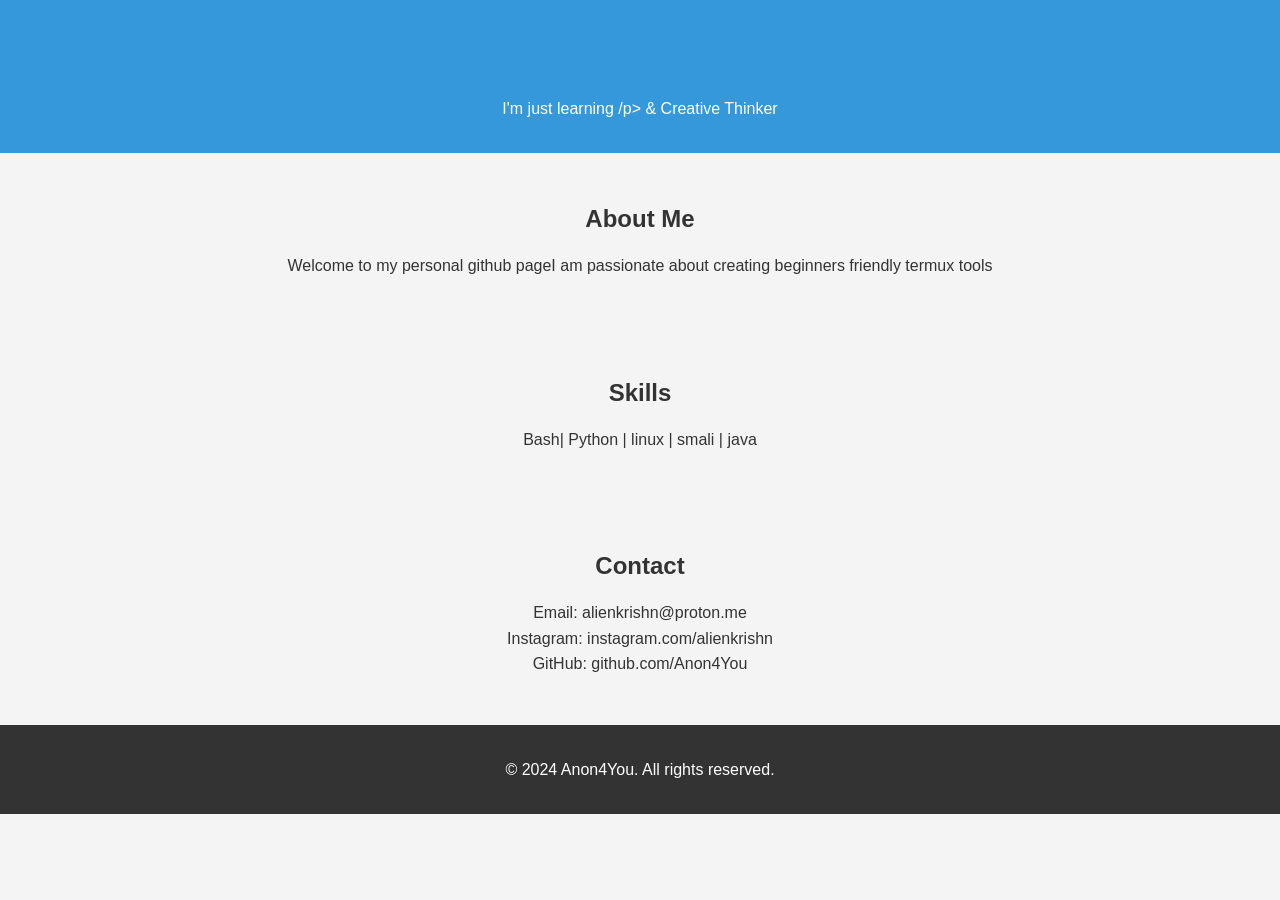
==== index.html @ 87fbeeb1 "Create index.html" ====
<!DOCTYPE html>
<html lang="en">
<head>
    <meta charset="UTF-8">
    <meta name="viewport" content="width=device-width, initial-scale=1.0">
    <title>Alienkrishn github page</title>
    <style>
        body {
            font-family: 'Arial', sans-serif;
            background-color: #f4f4f4;
            color: #333;
            margin: 0;
            padding: 0;
            text-align: center;
        }

        header {
            background-color: #3498db;
            padding: 1em;
            color: #fff;
        }

        section {
            padding: 2em;
        }

        h1 {
            color: #3498db;
        }

        p {
            line-height: 1.6;
        }

        footer {
            background-color: #333;
            color: #fff;
            padding: 1em;
        }
    </style>
</head>
<body>

    <header>
        <h1>Alienkrishn</h1>
        <p>I'm just learning /p> &amp; Creative Thinker</p>
    </header>

    <section>
        <h2>About Me</h2>
        <p>Welcome to my personal github pageI am passionate about creating beginners friendly termux tools</p>
    </section>

    <section>
        <h2>Skills</h2>
        <p>Bash| Python | linux | smali | java</p>
    </section>

    <section>
        <h2>Contact</h2>
        <p>Email: alienkrishn@proton.me<br>
        Instagram: instagram.com/alienkrishn<br>
        GitHub: github.com/Anon4You</p>
    </section>

    <footer>
        <p>&copy; 2024 Anon4You. All rights reserved.</p>
    </footer>

</body>
</html>
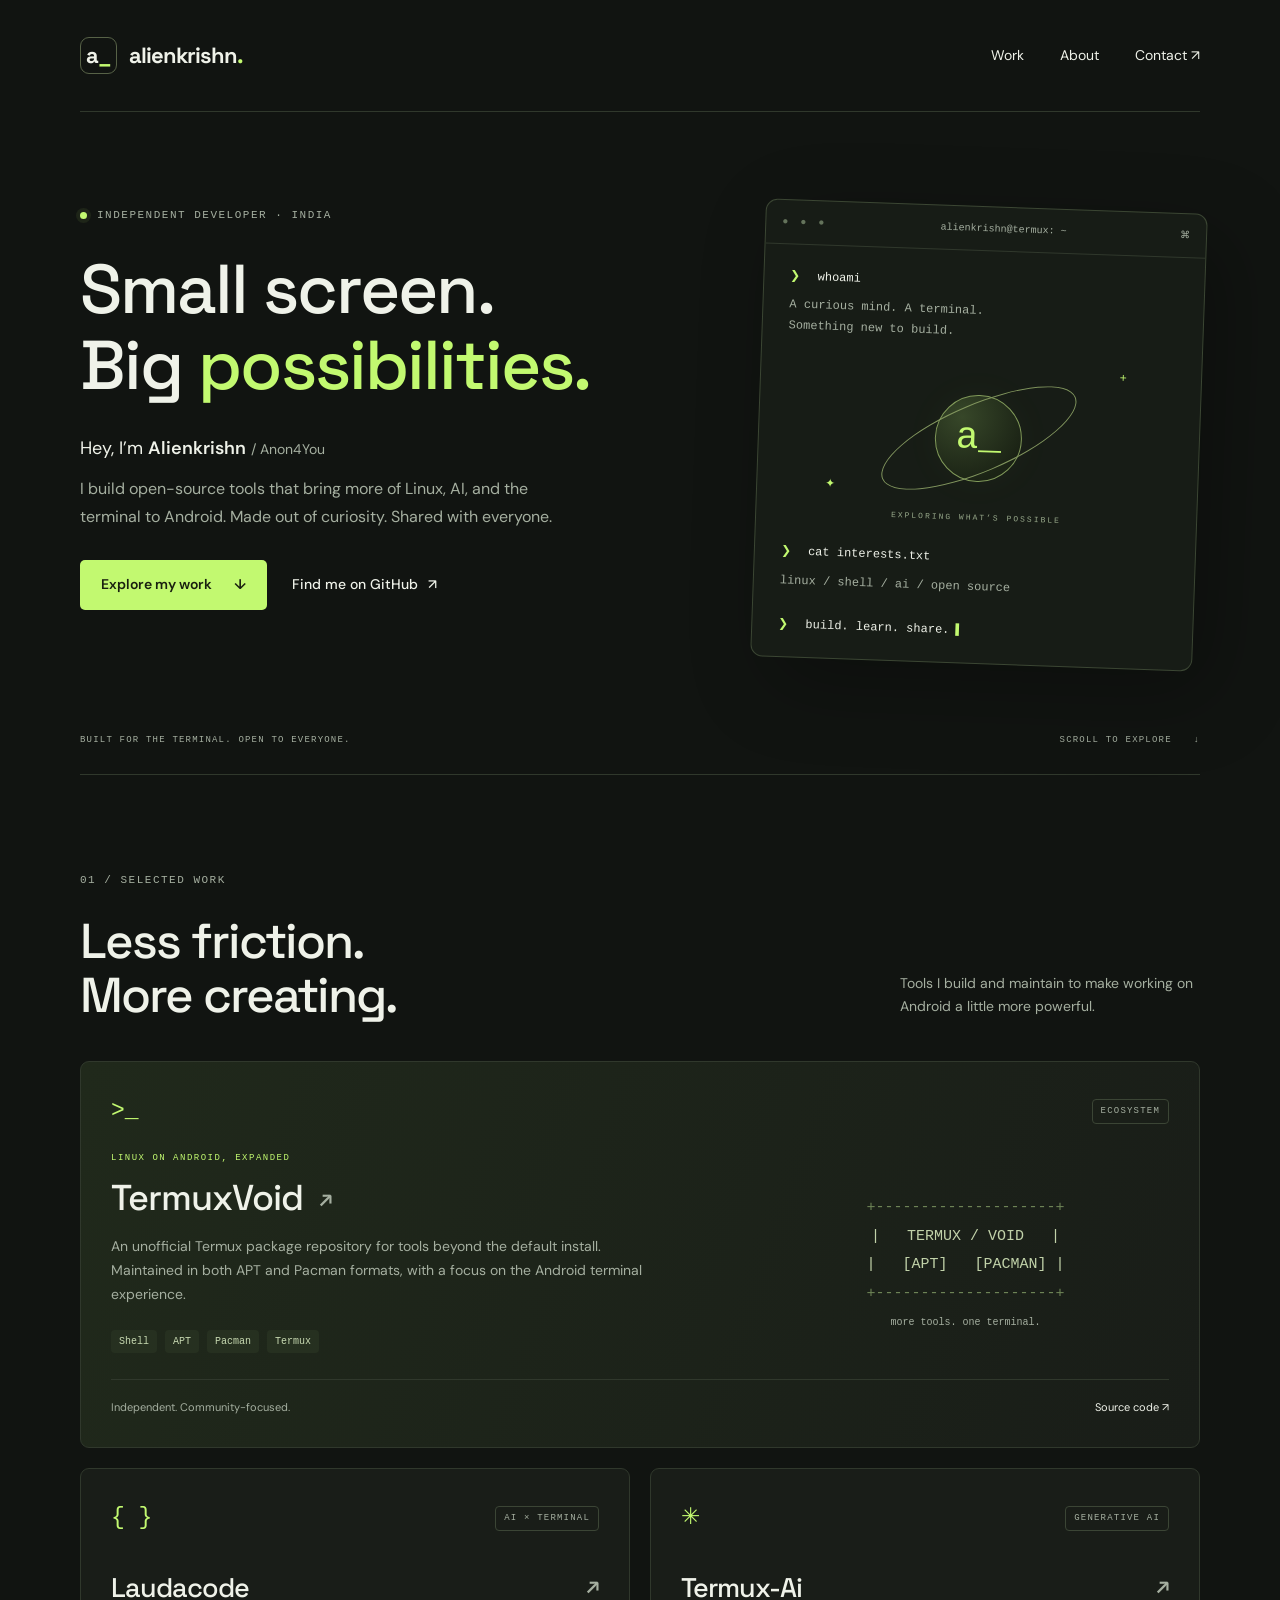
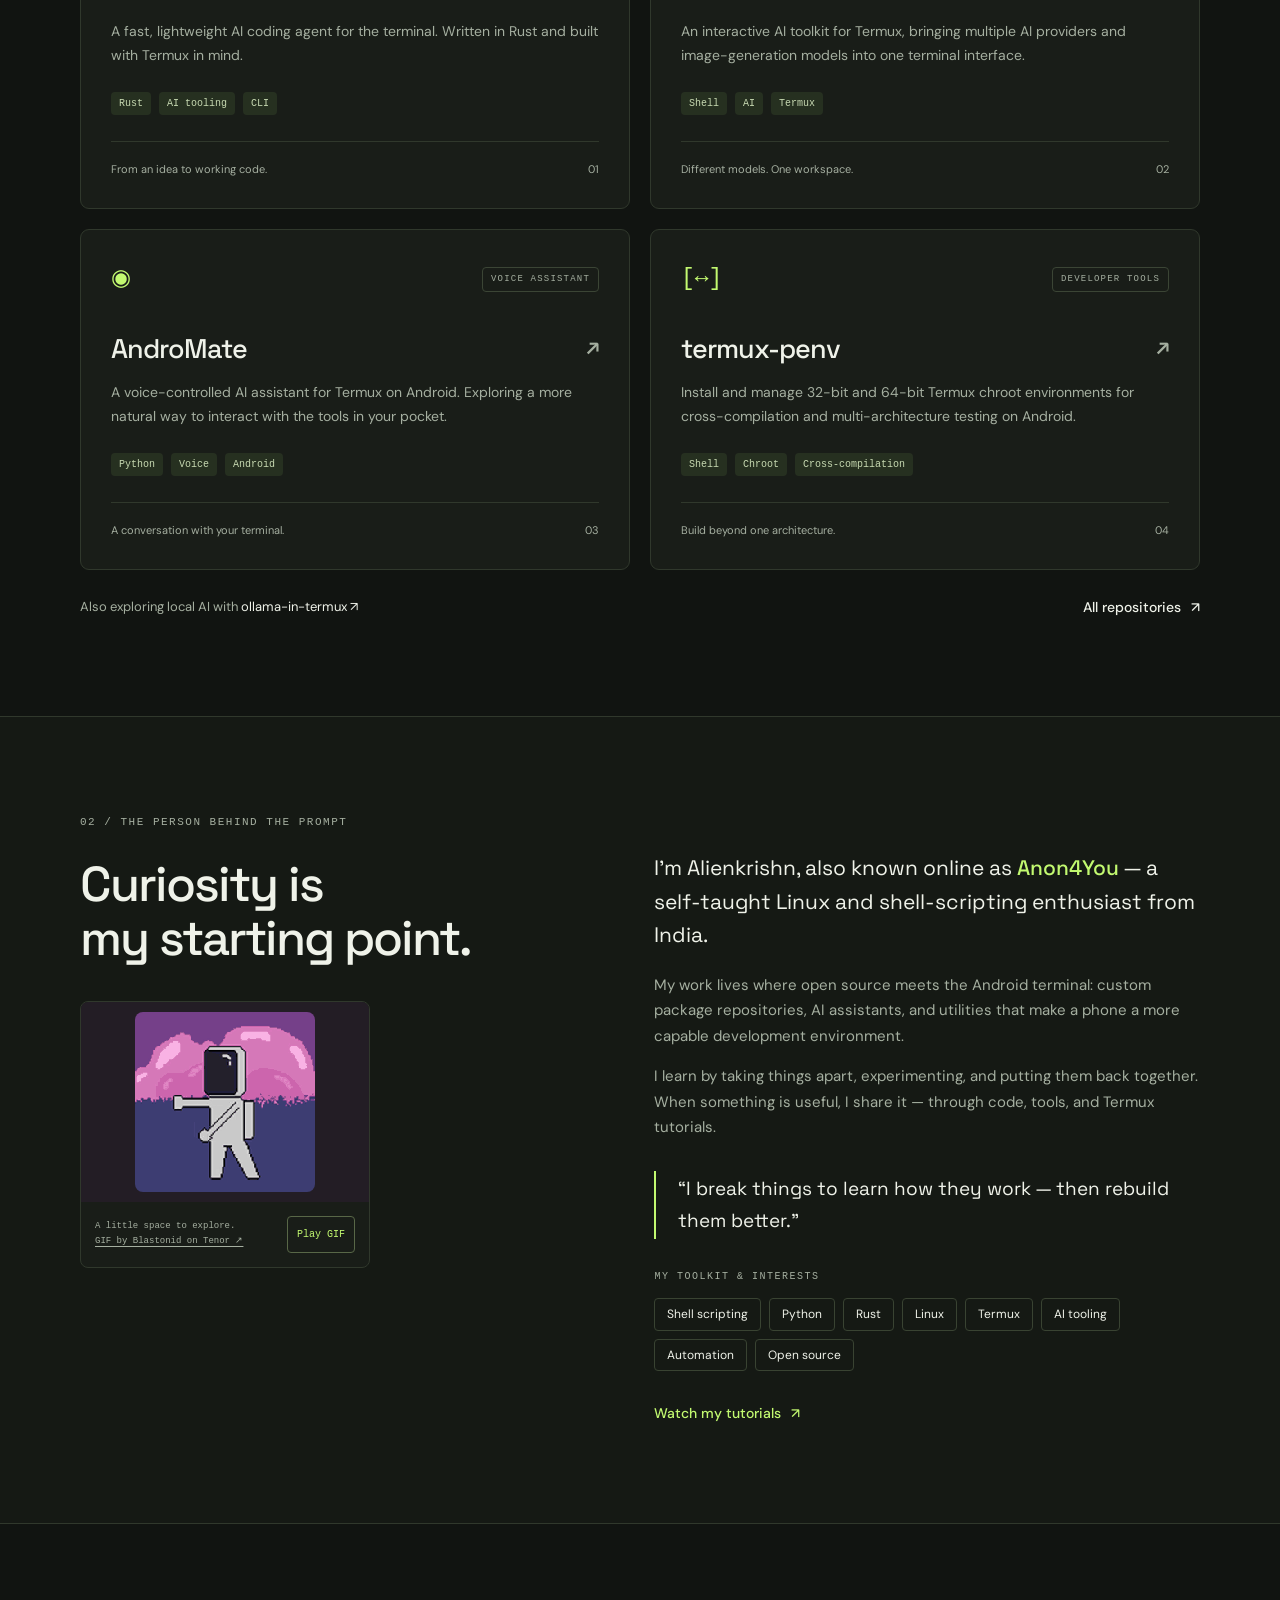
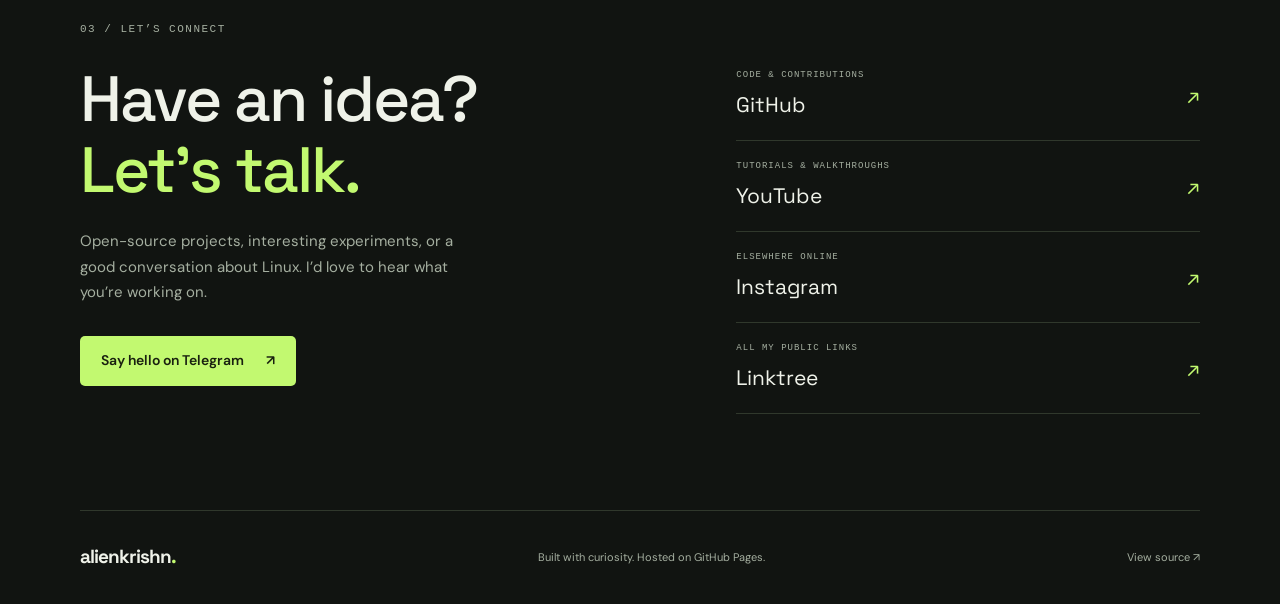
==== commit 8b2c4bd6: "Add professional portfolio: projects, verified contacts, Tenor GIF, tests" ====
--- a/index.html
+++ b/index.html
@@ -1,71 +1,86 @@
-<!DOCTYPE html>
+<!doctype html>
 <html lang="en">
 <head>
-    <meta charset="UTF-8">
-    <meta name="viewport" content="width=device-width, initial-scale=1.0">
-    <title>Alienkrishn github page</title>
-    <style>
-        body {
-            font-family: 'Arial', sans-serif;
-            background-color: #f4f4f4;
-            color: #333;
-            margin: 0;
-            padding: 0;
-            text-align: center;
-        }
-
-        header {
-            background-color: #3498db;
-            padding: 1em;
-            color: #fff;
-        }
-
-        section {
-            padding: 2em;
-        }
-
-        h1 {
-            color: #3498db;
-        }
-
-        p {
-            line-height: 1.6;
-        }
-
-        footer {
-            background-color: #333;
-            color: #fff;
-            padding: 1em;
-        }
-    </style>
+  <meta charset="utf-8">
+  <meta name="viewport" content="width=device-width, initial-scale=1">
+  <meta name="theme-color" content="#111411">
+  <meta name="description" content="Alienkrishn — open-source developer building terminal tools, AI assistants, and better Linux experiences on Android. Explore projects and get in touch.">
+  <meta property="og:title" content="Alienkrishn — Built for the terminal. Open to everyone.">
+  <meta property="og:description" content="Open-source projects, AI tooling, and Linux on Android. The work of Alienkrishn / Anon4You.">
+  <meta property="og:type" content="website">
+  <meta property="og:url" content="https://anon4you.github.io/">
+  <meta property="og:image" content="https://anon4you.github.io/assets/og-cover.png">
+  <meta property="og:image:width" content="1200">
+  <meta property="og:image:height" content="630">
+  <meta property="og:image:alt" content="Preview of the Alienkrishn portfolio: dark terminal-style hero reading “Small screen. Big possibilities.”">
+  <meta name="twitter:card" content="summary_large_image">
+  <meta name="twitter:title" content="Alienkrishn — Open-source developer">
+  <meta name="twitter:description" content="Open-source projects, AI tooling, and Linux on Android. The work of Alienkrishn / Anon4You.">
+  <meta name="twitter:image" content="https://anon4you.github.io/assets/og-cover.png">
+  <title>Alienkrishn — Open-source developer</title>
+  <link rel="canonical" href="https://anon4you.github.io/">
+  <link rel="icon" href="assets/favicon.svg" type="image/svg+xml">
+  <link rel="preconnect" href="https://fonts.googleapis.com">
+  <link rel="preconnect" href="https://fonts.gstatic.com" crossorigin>
+  <link href="https://fonts.googleapis.com/css2?family=DM+Sans:wght@400;500;600;700&amp;family=Space+Grotesk:wght@400;500;600;700&amp;display=swap" rel="stylesheet">
+  <link rel="stylesheet" href="style.css">
+  <script src="script.js" defer></script>
 </head>
 <body>
+  <a class="skip-link" href="#main">Skip to content</a>
+  <header class="site-header wrap">
+    <a class="brand" href="#home" aria-label="Alienkrishn home"><span class="brand-mark" aria-hidden="true">a<span>_</span></span> alienkrishn<span class="brand-dot">.</span></a>
+    <nav aria-label="Main navigation">
+      <a href="#work">Work</a><a href="#about">About</a><a href="#contact">Contact <span aria-hidden="true">↗</span></a>
+    </nav>
+  </header>
 
-    <header>
-        <h1>Alienkrishn</h1>
-        <p>I'm just learning /p> &amp; Creative Thinker</p>
-    </header>
-
-    <section>
-        <h2>About Me</h2>
-        <p>Welcome to my personal github pageI am passionate about creating beginners friendly termux tools</p>
+  <main id="main">
+    <section class="hero wrap" id="home" aria-labelledby="hero-title">
+      <div class="hero-copy">
+        <p class="eyebrow"><span class="status-dot" aria-hidden="true"></span> INDEPENDENT DEVELOPER · INDIA</p>
+        <h1 id="hero-title">Small screen.<br>Big <span class="accent">possibilities.</span></h1>
+        <p class="hero-intro">Hey, I’m <strong>Alienkrishn</strong> <span class="muted">/ Anon4You</span></p>
+        <p class="hero-description">I build open-source tools that bring more of Linux, AI, and the terminal to Android. Made out of curiosity. Shared with everyone.</p>
+        <div class="actions"><a class="button primary" href="#work">Explore my work <span aria-hidden="true">↓</span></a><a class="text-link" href="https://github.com/Anon4You">Find me on GitHub <span aria-hidden="true">↗</span></a></div>
+      </div>
+      <div class="terminal" role="group" aria-label="A little introduction, terminal style">
+        <div class="terminal-bar"><span class="terminal-dots" aria-hidden="true">● ● ●</span><span>alienkrishn@termux: ~</span><span aria-hidden="true">⌘</span></div>
+        <div class="terminal-body">
+          <p><span class="prompt">❯</span> whoami</p>
+          <p class="terminal-answer">A curious mind. A terminal.<br>Something new to build.</p>
+          <div class="orbit" aria-hidden="true"><span class="orbit-ring"></span><span class="orbit-planet">a_</span><span class="orbit-star star-one">+</span><span class="orbit-star star-two">✦</span><span class="orbit-label">EXPLORING WHAT’S POSSIBLE</span></div>
+          <p><span class="prompt">❯</span> cat interests.txt</p>
+          <p class="terminal-answer">linux / shell / ai / open source</p>
+          <p class="terminal-bottom"><span class="prompt">❯</span> build. learn. share.<span class="cursor" aria-hidden="true">▌</span></p>
+        </div>
+      </div>
+      <div class="hero-foot"><span>BUILT FOR THE TERMINAL. OPEN TO EVERYONE.</span><span>SCROLL TO EXPLORE <span aria-hidden="true">↓</span></span></div>
     </section>
 
-    <section>
-        <h2>Skills</h2>
-        <p>Bash| Python | linux | smali | java</p>
+    <section class="section wrap" id="work" aria-labelledby="work-title">
+      <div class="section-heading"><div><p class="eyebrow">01 / SELECTED WORK</p><h2 id="work-title">Less friction.<br>More creating.</h2></div><p>Tools I build and maintain to make working on Android a little more powerful.</p></div>
+      <div class="projects">
+        <article class="project featured">
+          <div class="project-top"><span class="project-icon" aria-hidden="true">&gt;_</span><span class="tag">ECOSYSTEM</span></div>
+          <div class="featured-content"><div><p class="project-kicker">LINUX ON ANDROID, EXPANDED</p><h3><a href="https://termuxvoid.github.io/">TermuxVoid <span aria-hidden="true">↗</span></a></h3><p>An unofficial Termux package repository for tools beyond the default install. Maintained in both APT and Pacman formats, with a focus on the Android terminal experience.</p><ul class="tech" aria-label="Technologies"><li>Shell</li><li>APT</li><li>Pacman</li><li>Termux</li></ul></div><div class="package-art" aria-hidden="true"><span>+--------------------+</span><br>| &nbsp; TERMUX / VOID &nbsp; |<br>| &nbsp; [APT] &nbsp; [PACMAN] |<br><span>+--------------------+</span><br><small>more tools. one terminal.</small></div></div>
+          <div class="project-footer"><span>Independent. Community-focused.</span><a href="https://github.com/termuxvoid/repo">Source code <span aria-hidden="true">↗</span></a></div>
+        </article>
+        <article class="project"><div class="project-top"><span class="project-icon" aria-hidden="true">{ }</span><span class="tag">AI × TERMINAL</span></div><h3><a href="https://github.com/Anon4You/Laudacode">Laudacode <span aria-hidden="true">↗</span></a></h3><p>A fast, lightweight AI coding agent for the terminal. Written in Rust and built with Termux in mind.</p><ul class="tech" aria-label="Technologies"><li>Rust</li><li>AI tooling</li><li>CLI</li></ul><div class="project-footer"><span>From an idea to working code.</span><span aria-hidden="true">01</span></div></article>
+        <article class="project"><div class="project-top"><span class="project-icon" aria-hidden="true">✳</span><span class="tag">GENERATIVE AI</span></div><h3><a href="https://github.com/Anon4You/Termux-Ai">Termux-Ai <span aria-hidden="true">↗</span></a></h3><p>An interactive AI toolkit for Termux, bringing multiple AI providers and image-generation models into one terminal interface.</p><ul class="tech" aria-label="Technologies"><li>Shell</li><li>AI</li><li>Termux</li></ul><div class="project-footer"><span>Different models. One workspace.</span><span aria-hidden="true">02</span></div></article>
+        <article class="project"><div class="project-top"><span class="project-icon" aria-hidden="true">◉</span><span class="tag">VOICE ASSISTANT</span></div><h3><a href="https://github.com/Anon4You/AndroMate">AndroMate <span aria-hidden="true">↗</span></a></h3><p>A voice-controlled AI assistant for Termux on Android. Exploring a more natural way to interact with the tools in your pocket.</p><ul class="tech" aria-label="Technologies"><li>Python</li><li>Voice</li><li>Android</li></ul><div class="project-footer"><span>A conversation with your terminal.</span><span aria-hidden="true">03</span></div></article>
+        <article class="project"><div class="project-top"><span class="project-icon" aria-hidden="true">[↔]</span><span class="tag">DEVELOPER TOOLS</span></div><h3><a href="https://github.com/Anon4You/termux-penv">termux-penv <span aria-hidden="true">↗</span></a></h3><p>Install and manage 32-bit and 64-bit Termux chroot environments for cross-compilation and multi-architecture testing on Android.</p><ul class="tech" aria-label="Technologies"><li>Shell</li><li>Chroot</li><li>Cross-compilation</li></ul><div class="project-footer"><span>Build beyond one architecture.</span><span aria-hidden="true">04</span></div></article>
+      </div>
+      <div class="more-work"><p>Also exploring local AI with <a href="https://github.com/Anon4You/ollama-in-termux">ollama-in-termux <span aria-hidden="true">↗</span></a></p><a class="text-link" href="https://github.com/Anon4You?tab=repositories">All repositories <span aria-hidden="true">↗</span></a></div>
     </section>
 
-    <section>
-        <h2>Contact</h2>
-        <p>Email: alienkrishn@proton.me<br>
-        Instagram: instagram.com/alienkrishn<br>
-        GitHub: github.com/Anon4You</p>
-    </section>
+    <section class="section about-section" id="about" aria-labelledby="about-title"><div class="wrap about-grid">
+      <div><p class="eyebrow">02 / THE PERSON BEHIND THE PROMPT</p><h2 id="about-title">Curiosity is<br>my starting point.</h2><figure class="gif-card"><div class="gif-stage"><img id="space-gif" src="assets/astronaut-still.png" width="220" height="220" alt="Pixel-art astronaut floating in pink space"></div><figcaption><span>A little space to explore.<br><a href="https://tenor.com/view/izzeh-lost-space-lost-in-space-pixel-gif-23225625">GIF by Blastonid on Tenor ↗</a></span><button id="motion-toggle" type="button" aria-pressed="false" hidden>Play GIF</button></figcaption></figure></div>
+      <div class="about-copy"><p class="large-copy">I’m Alienkrishn, also known online as <strong>Anon4You</strong> — a self-taught Linux and shell-scripting enthusiast from India.</p><p>My work lives where open source meets the Android terminal: custom package repositories, AI assistants, and utilities that make a phone a more capable development environment.</p><p>I learn by taking things apart, experimenting, and putting them back together. When something is useful, I share it — through code, tools, and Termux tutorials.</p><blockquote>“I break things to learn how they work — then rebuild them better.”</blockquote><h3 class="small-heading">MY TOOLKIT & INTERESTS</h3><ul class="skills"><li>Shell scripting</li><li>Python</li><li>Rust</li><li>Linux</li><li>Termux</li><li>AI tooling</li><li>Automation</li><li>Open source</li></ul><a class="text-link" href="https://www.youtube.com/@alienkrishnorg">Watch my tutorials <span aria-hidden="true">↗</span></a></div>
+    </div></section>
 
-    <footer>
-        <p>&copy; 2024 Anon4You. All rights reserved.</p>
-    </footer>
-
+    <section class="section wrap contact-section" id="contact" aria-labelledby="contact-title"><p class="eyebrow">03 / LET’S CONNECT</p><div class="contact-grid"><div><h2 id="contact-title">Have an idea?<br><span class="accent">Let’s talk.</span></h2><p>Open-source projects, interesting experiments, or a good conversation about Linux. I’d love to hear what you’re working on.</p><a class="button primary" href="https://t.me/alienkrishn">Say hello on Telegram <span aria-hidden="true">↗</span></a></div><div class="social-links"><a href="https://github.com/Anon4You"><span><small>CODE & CONTRIBUTIONS</small>GitHub</span><span aria-hidden="true">↗</span></a><a href="https://www.youtube.com/@alienkrishnorg"><span><small>TUTORIALS & WALKTHROUGHS</small>YouTube</span><span aria-hidden="true">↗</span></a><a href="https://www.instagram.com/alienkrishn/"><span><small>ELSEWHERE ONLINE</small>Instagram</span><span aria-hidden="true">↗</span></a><a href="https://linktr.ee/alienkrishn"><span><small>ALL MY PUBLIC LINKS</small>Linktree</span><span aria-hidden="true">↗</span></a></div></div></section>
+  </main>
+  <footer class="wrap site-footer"><a class="brand" href="#home">alienkrishn<span class="brand-dot">.</span></a><p>Built with curiosity. Hosted on GitHub Pages.</p><a href="https://github.com/Anon4You/Anon4You.github.io">View source <span aria-hidden="true">↗</span></a></footer>
 </body>
 </html>
--- a/style.css
+++ b/style.css
@@ -0,0 +1,11 @@
+:root{color-scheme:dark;--bg:#111411;--surface:#191d18;--text:#eff2e9;--muted:#a5afa0;--accent:#c2f970;--line:#30382c;--mono:ui-monospace,SFMono-Regular,Consolas,monospace;--heading:'Space Grotesk',sans-serif}
+*{box-sizing:border-box}html{scroll-behavior:smooth;scroll-padding-top:30px}body{margin:0;background:var(--bg);color:var(--text);font-family:'DM Sans',system-ui,sans-serif;line-height:1.7}a{color:inherit;text-decoration:none}button{font:inherit}a,button{-webkit-tap-highlight-color:transparent}a:focus-visible,button:focus-visible{outline:2px solid var(--accent);outline-offset:6px}::selection{background:var(--accent);color:var(--bg)}.wrap{width:min(1120px,calc(100% - 96px));margin-inline:auto}.accent,.brand-dot{color:var(--accent)}.muted{color:var(--muted)}.skip-link{position:fixed;top:12px;left:12px;transform:translateY(-180%);z-index:10;padding:10px 20px;background:var(--accent);color:var(--bg)}.skip-link:focus{transform:translateY(0)}
+.site-header{min-height:112px;display:flex;align-items:center;justify-content:space-between;border-bottom:1px solid var(--line)}.brand{display:inline-flex;align-items:center;font-family:var(--heading);font-weight:700;font-size:22px;letter-spacing:-1px}.brand-mark{margin-right:12px;border:1px solid #576247;border-radius:9px;width:37px;height:37px;display:inline-flex;align-items:center;justify-content:center;font-size:22px}.brand-mark span{color:var(--accent)}nav{display:flex;gap:36px;font-size:14px}nav a:hover,.text-link:hover,.more-work a:hover,.site-footer>a:last-child:hover{color:var(--accent)}
+.hero{display:grid;grid-template-columns:1.4fr 1fr;gap:56px 60px;padding-top:94px}.eyebrow{font-family:var(--mono);font-size:11px;letter-spacing:1.5px;color:var(--muted);margin:0 0 26px;display:flex;align-items:center;gap:10px}.status-dot{width:7px;height:7px;background:var(--accent);border-radius:50%;box-shadow:0 0 0 4px #c2f97012;flex-shrink:0}h1,h2,h3,p{margin-top:0}h1,h2,h3{font-family:var(--heading);font-weight:500;line-height:1.1;letter-spacing:-2px}h1{font-size:clamp(44px,5.4vw,72px);margin-bottom:30px}h2{font-size:clamp(34px,4vw,49px);margin-bottom:24px}h3{font-size:27px;letter-spacing:-1px;margin-bottom:17px}.hero-intro{font-size:18px;margin-bottom:12px}.hero-intro strong{font-weight:600}.hero-intro .muted{font-size:14px}.hero-description{color:var(--muted);max-width:480px;font-size:16px}.actions{display:flex;align-items:center;flex-wrap:wrap;gap:25px;margin-top:30px}.button{display:inline-flex;align-items:center;justify-content:center;gap:22px;padding:13px 21px;border-radius:5px;font-weight:600;font-size:14px;transition:background .2s,transform .2s}.primary{background:var(--accent);color:#19200f}.primary:hover{background:#d5ff9b;transform:translateY(-2px)}.text-link{font-size:14px;font-weight:500}.text-link span{margin-left:6px}.terminal{background:#171c16;border:1px solid #3b4633;border-radius:12px;transform:rotate(2deg);box-shadow:20px 24px 80px #0004;align-self:center;font-family:var(--mono);font-size:12px;overflow:hidden}.terminal-bar{padding:13px 16px;display:flex;align-items:center;justify-content:space-between;border-bottom:1px solid var(--line);color:var(--muted);font-size:10px}.terminal-dots{color:#64735b;letter-spacing:3px}.terminal-body{padding:22px 26px}.terminal-body p{margin-bottom:8px}.prompt{color:var(--accent);margin-right:10px}.terminal-answer{color:var(--muted);font-size:12px}.terminal-body .terminal-bottom{margin-top:24px;margin-bottom:0}.cursor{color:var(--accent);margin-left:6px}.orbit{height:172px;position:relative;display:grid;place-items:center;overflow:hidden;margin:10px 0 24px}.orbit-planet{font-size:38px;color:var(--accent);width:87px;height:87px;border:1px solid #819a59;background:radial-gradient(circle at 30% 25%,#374729,#1b2315 75%);border-radius:50%;display:grid;place-items:center;box-shadow:0 0 45px #c2f97009}.orbit-ring{position:absolute;width:210px;height:68px;border:1px solid #82965e;border-radius:50%;transform:rotate(-25deg)}.orbit-star{position:absolute;color:var(--accent)}.star-one{top:12px;right:48px}.star-two{bottom:25px;left:42px}.orbit-label{position:absolute;bottom:0;letter-spacing:2px;font-size:8px;color:#97a88a}.hero-foot{grid-column:1/-1;border-bottom:1px solid var(--line);display:flex;justify-content:space-between;padding:13px 0 25px;font-family:var(--mono);font-size:9px;letter-spacing:1.2px;color:var(--muted)}.hero-foot span span{margin-left:15px}
+.section{padding-block:96px}.section-heading{display:flex;align-items:flex-end;justify-content:space-between;gap:40px;margin-bottom:38px}.section-heading h2{margin:0}.section-heading>p{color:var(--muted);max-width:300px;font-size:14px;margin-bottom:4px}.projects{display:grid;grid-template-columns:1fr 1fr;gap:20px}.project{padding:30px;background:var(--surface);border:1px solid var(--line);border-radius:9px;display:flex;flex-direction:column;transition:border-color .2s,background .2s}.project:hover,.project:focus-within{border-color:#677953;background:#1d241b}.project-top{display:flex;justify-content:space-between;align-items:center;margin-bottom:35px}.project-icon{font-family:var(--mono);font-size:23px;color:var(--accent)}.tag{font-family:var(--mono);font-size:9px;letter-spacing:1.2px;color:var(--muted);border:1px solid #3b4535;padding:4px 8px;border-radius:4px}.project h3 a{display:flex;justify-content:space-between;gap:16px}.project h3 a span{font-size:23px;color:var(--muted)}.project h3 a:hover{color:var(--accent)}.project p{font-size:14px;color:var(--muted);max-width:540px;margin-bottom:24px}.tech{list-style:none;padding:0;margin:0 0 26px;display:flex;gap:8px;flex-wrap:wrap}.tech li{font-family:var(--mono);font-size:10px;padding:3px 8px;border-radius:4px;background:#263020;color:#c7d9b1}.project-footer{margin-top:auto;padding-top:18px;border-top:1px solid var(--line);display:flex;justify-content:space-between;gap:12px;font-size:11px;color:var(--muted)}.project-footer a{color:var(--text)}.project-footer a:hover{color:var(--accent)}.featured{grid-column:1/-1;background:linear-gradient(110deg,#20291b,#191d18)}.featured .project-top{margin-bottom:20px}.featured h3{font-size:36px}.featured h3 a{justify-content:flex-start;align-items:center}.featured-content{display:grid;grid-template-columns:1.5fr 1fr;gap:40px;align-items:center}.project .project-kicker{font-family:var(--mono);font-size:9px;letter-spacing:1.5px;color:var(--accent);margin-bottom:12px}.package-art{font-family:var(--mono);font-size:15px;line-height:1.9;color:#c1d2a9;text-align:center;white-space:nowrap}.package-art>span{color:#6d8356}.package-art small{font-size:10px;color:var(--muted)}.more-work{display:flex;justify-content:space-between;gap:24px;margin-top:26px;color:var(--muted);font-size:13px}.more-work p{margin:0}.more-work a{color:var(--text)}
+.about-section{border-block:1px solid var(--line);background:#151914}.about-grid{display:grid;grid-template-columns:1fr 1.15fr;gap:100px}.about-copy{padding-top:38px;color:var(--muted);font-size:15px}.about-copy .large-copy{font-size:21px;line-height:1.6;color:var(--text);font-family:var(--heading)}.large-copy strong{font-weight:500;color:var(--accent)}blockquote{border-left:2px solid var(--accent);margin:30px 0;padding:2px 0 2px 22px;font-size:19px;color:var(--text);font-family:var(--heading)}.small-heading{font-family:var(--mono);font-size:10px;letter-spacing:1.5px;color:var(--muted);margin:32px 0 16px}.skills{display:flex;flex-wrap:wrap;list-style:none;padding:0;gap:8px;margin:0 0 30px}.skills li{border:1px solid #394332;border-radius:4px;padding:5px 12px;font-size:12px;color:var(--text)}.about-copy .text-link{color:var(--accent)}.gif-card{max-width:290px;margin:35px 0 0;border:1px solid var(--line);border-radius:8px;overflow:hidden;background:#191d18}.gif-stage{height:200px;display:grid;place-items:center;background:#231d25}.gif-stage img{height:180px;width:180px;object-fit:contain;image-rendering:pixelated;border-radius:8px}.gif-card figcaption{padding:14px;display:flex;align-items:center;justify-content:space-between;gap:8px;color:var(--muted);font-family:var(--mono);font-size:9px}.gif-card figcaption a{text-decoration:underline;text-underline-offset:3px}.gif-card button{border:1px solid #586747;background:transparent;color:var(--accent);border-radius:4px;font-size:10px;padding:9px;cursor:pointer;white-space:nowrap}.gif-card button:hover{background:#293321}.gif-card button[hidden]{display:none}
+.contact-grid{display:grid;grid-template-columns:1.2fr 1fr;gap:100px}.contact-grid h2{font-size:clamp(42px,5vw,64px)}.contact-grid p{font-size:15px;color:var(--muted);max-width:410px;margin-bottom:30px}.social-links{padding-top:4px}.social-links a{display:flex;justify-content:space-between;align-items:center;border-bottom:1px solid var(--line);padding:18px 0;font-size:21px;font-family:var(--heading)}.social-links a:first-child{padding-top:0}.social-links a:hover{color:var(--accent)}.social-links small{display:block;color:var(--muted);font-family:var(--mono);font-size:9px;letter-spacing:1px;margin-bottom:3px}.social-links a>span:last-child{color:var(--accent)}.site-footer{border-top:1px solid var(--line);padding-block:30px;display:flex;align-items:center;justify-content:space-between;gap:24px}.site-footer p,.site-footer>a:last-child{font-size:11px;color:var(--muted);margin:0}.site-footer .brand{font-size:19px}
+@media(min-width:1500px){.hero{padding-top:115px;gap:75px}.section{padding-block:110px}}
+@media(max-width:900px){.wrap{width:calc(100% - 56px)}.hero{gap:44px 32px;padding-top:65px}.hero-intro .muted{display:block}.terminal-body{padding:20px 18px}.terminal-bar{font-size:8px;padding:12px}.section{padding-block:70px}.about-grid,.contact-grid{gap:45px}.package-art{font-size:12px}.project{padding:25px}.featured-content{gap:20px}.hero-foot{font-size:8px}.actions{gap:20px}.section-heading>p{max-width:230px}}
+@media(max-width:640px){.wrap{width:calc(100% - 40px)}.site-header{min-height:85px}.brand{font-size:18px}.brand-mark{display:none}nav{gap:19px;font-size:12px}.hero{grid-template-columns:1fr;padding-top:52px;gap:42px}h1{font-size:clamp(39px,9.2vw,58px)}.eyebrow{font-size:9px;letter-spacing:1px;margin-bottom:22px}.hero-intro .muted{display:inline}.hero-description{font-size:15px}.terminal{width:calc(100% - 12px);max-width:400px;justify-self:center;transform:rotate(1deg)}.terminal-bar{font-size:10px;padding:13px 16px}.terminal-body{padding:22px}.hero-foot{padding-bottom:20px;gap:12px;font-size:8px}.hero-foot>span:first-child{max-width:180px}.hero-foot>span:last-child{align-self:flex-end;white-space:nowrap}.section{padding-block:60px}.section-heading{display:block;margin-bottom:30px}.section-heading>p{max-width:100%;margin-top:20px}.projects{grid-template-columns:1fr;gap:16px}.project{padding:25px}.featured-content{grid-template-columns:1fr}.package-art{display:none}.project-top{margin-bottom:28px}.featured h3{font-size:31px}.more-work{flex-direction:column;gap:12px}.about-grid,.contact-grid{grid-template-columns:1fr;gap:34px}.about-copy{padding-top:0}.gif-card{max-width:100%;display:grid;grid-template-columns:110px 1fr;margin-top:28px}.gif-stage{height:110px}.gif-stage img{width:100px;height:100px}.gif-card figcaption{flex-wrap:wrap;padding:14px;font-size:9px}.gif-card button{font-size:10px}.about-copy .large-copy{font-size:20px}.contact-grid{gap:45px}.site-footer{flex-wrap:wrap;gap:12px}.site-footer p{order:3;width:100%}.site-footer>a:last-child{margin-left:auto}}
+@media(prefers-reduced-motion:reduce){html{scroll-behavior:auto}*,*::before,*::after{transition:none!important;animation:none!important}}
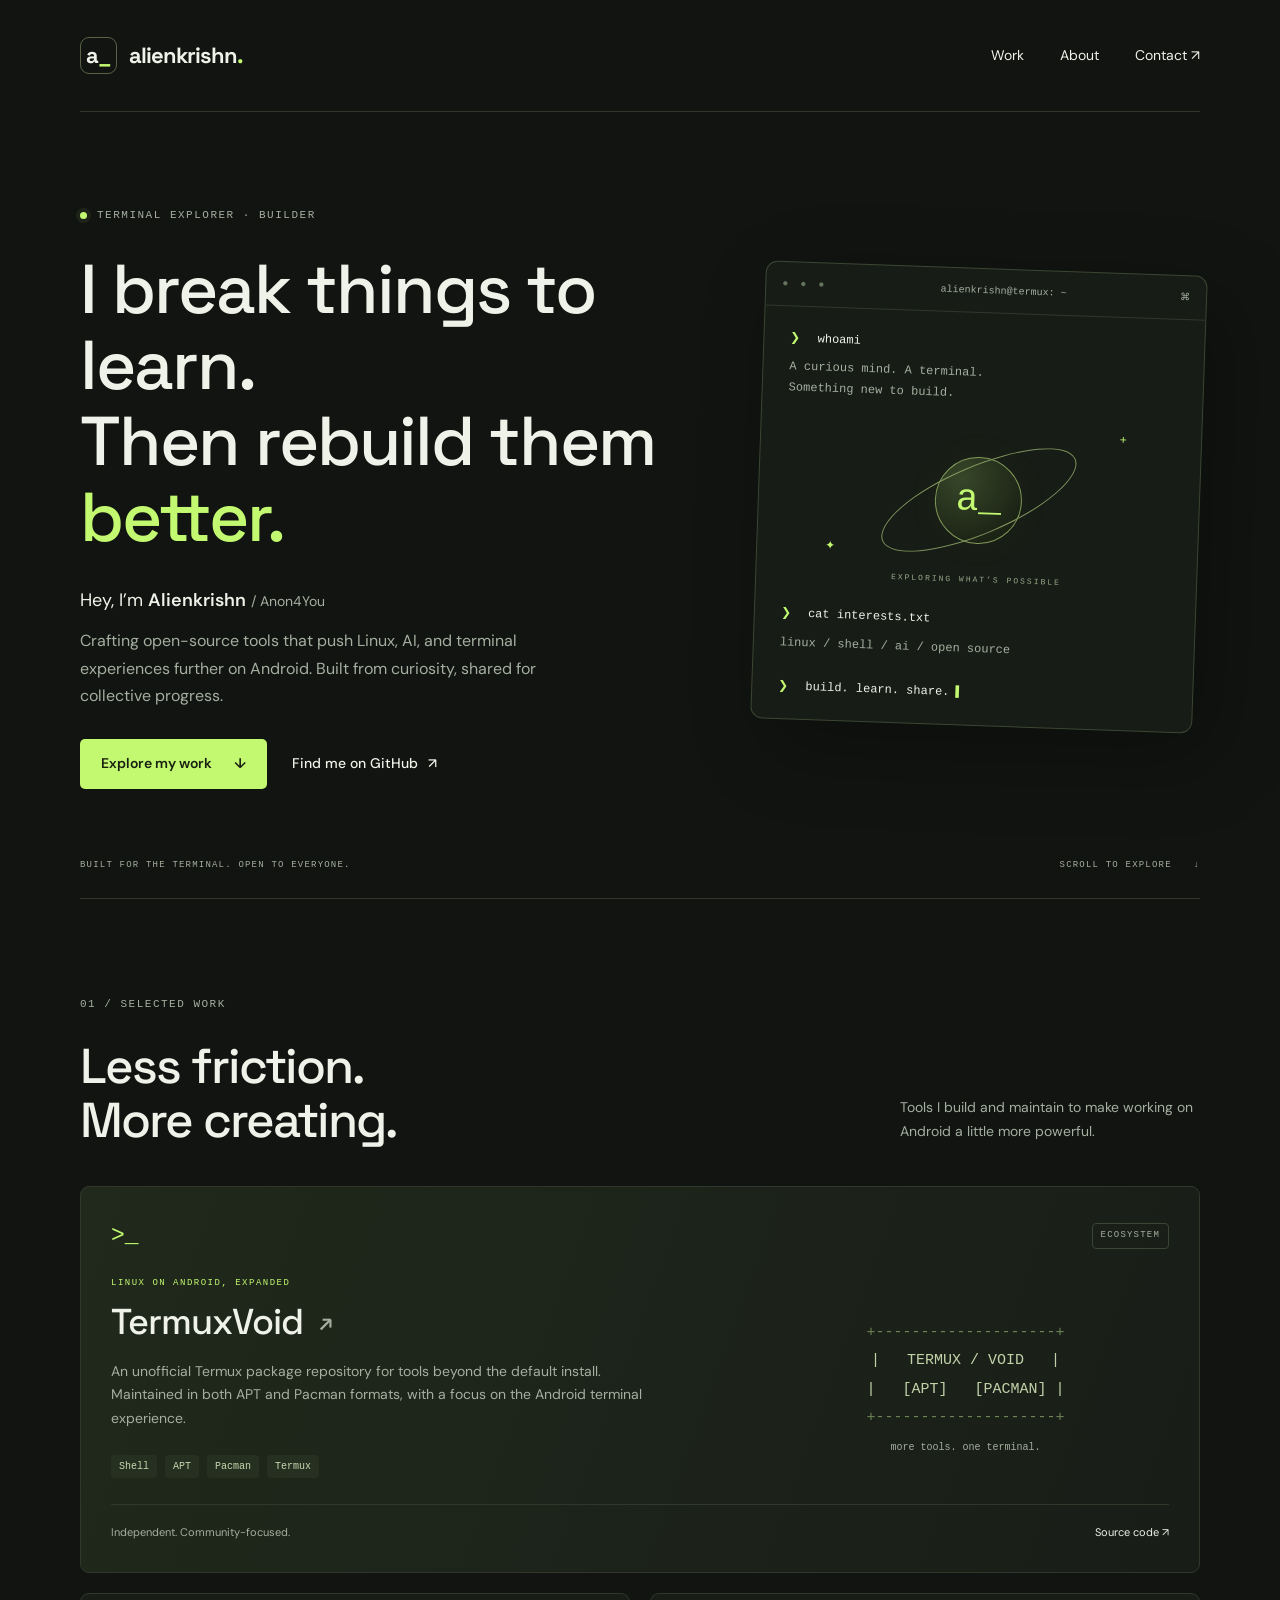
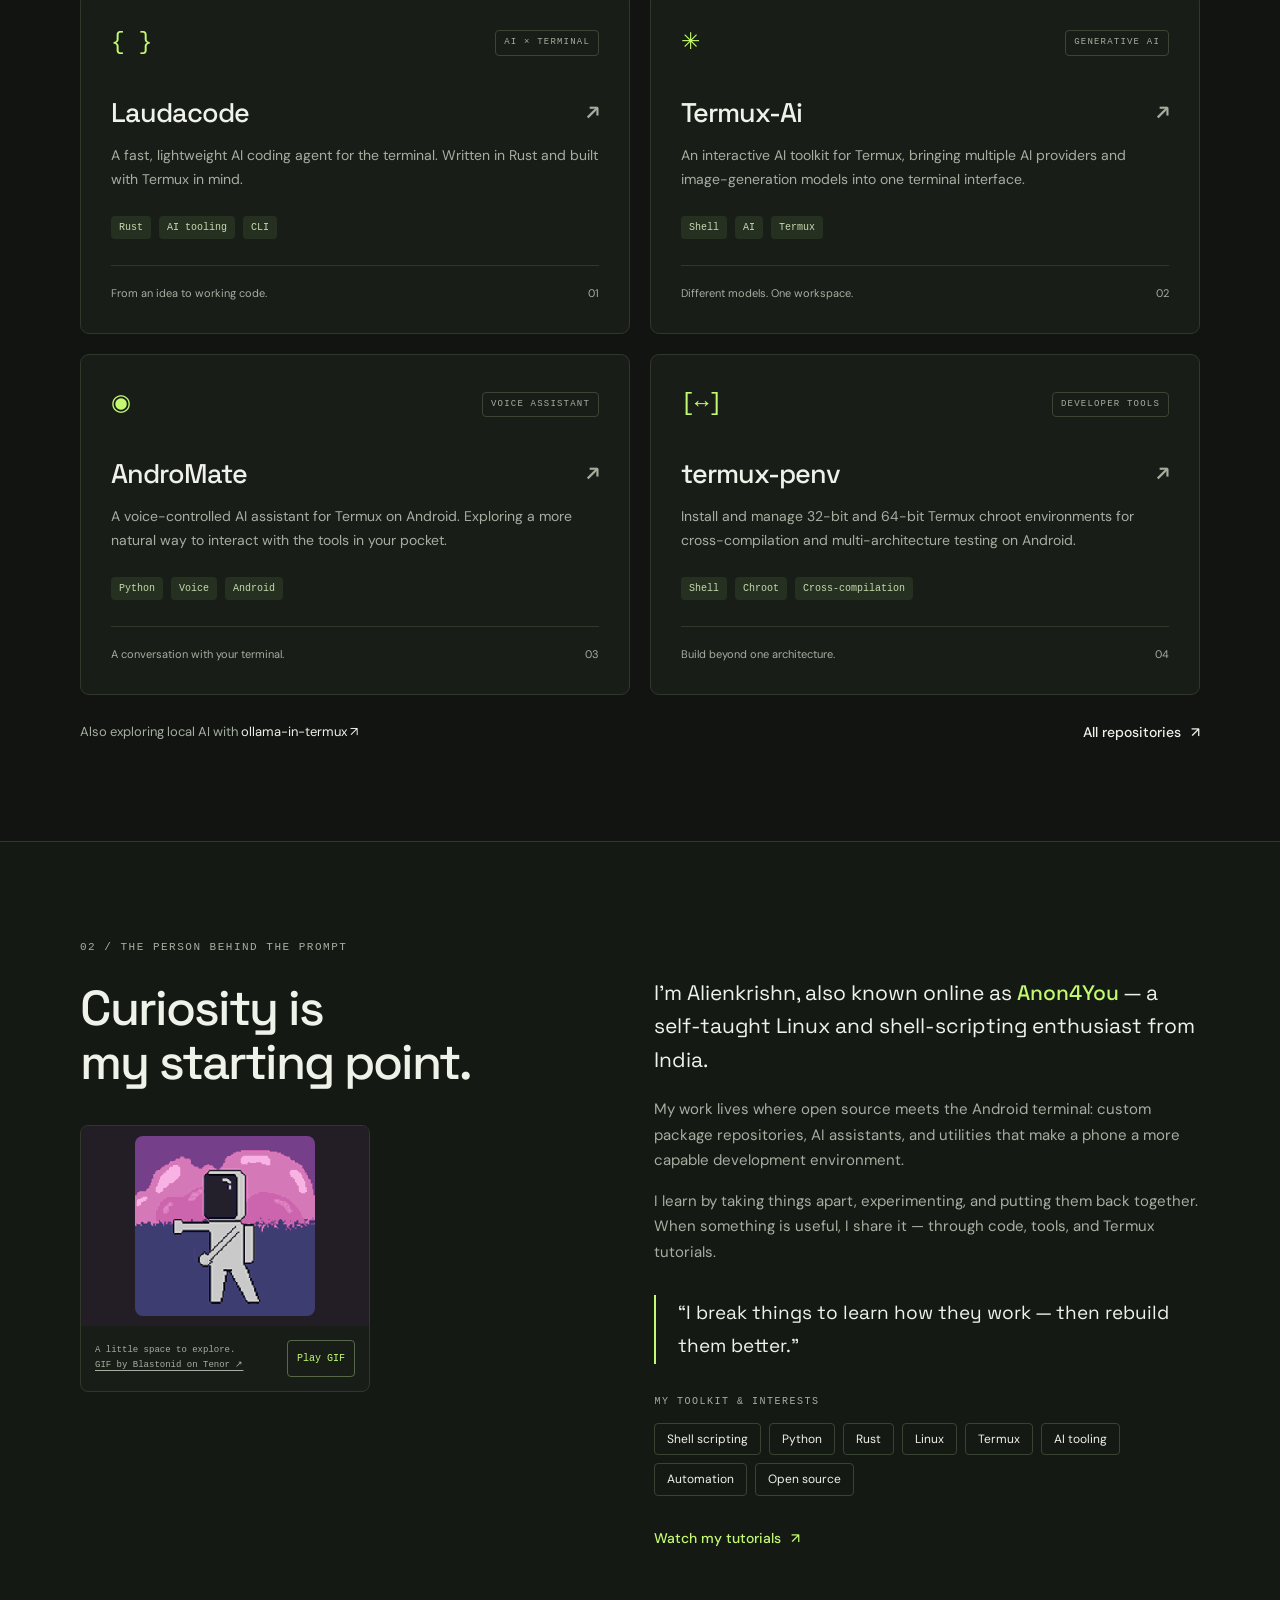
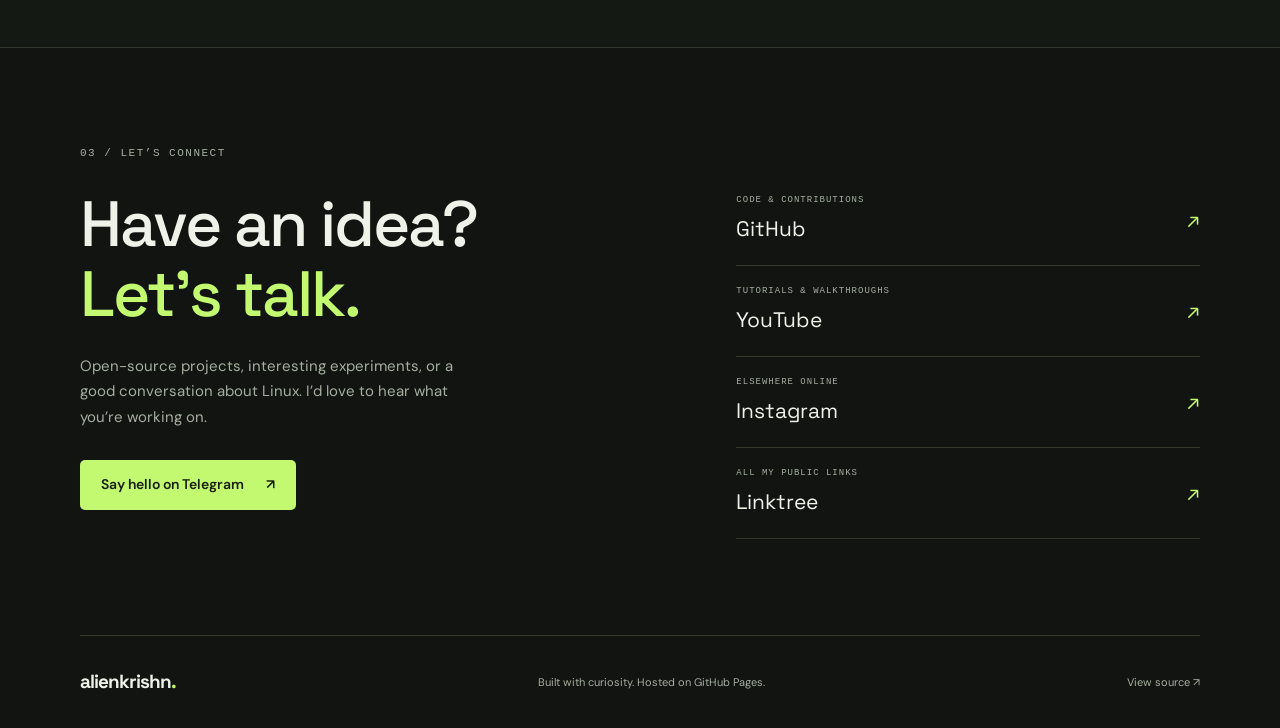
==== commit e5f0bafe: "feat: Update hero section copy to better reflect terminal explorer identity and builder mindset" ====
--- a/index.html
+++ b/index.html
@@ -36,14 +36,14 @@
   </header>
 
   <main id="main">
-    <section class="hero wrap" id="home" aria-labelledby="hero-title">
-      <div class="hero-copy">
-        <p class="eyebrow"><span class="status-dot" aria-hidden="true"></span> INDEPENDENT DEVELOPER · INDIA</p>
-        <h1 id="hero-title">Small screen.<br>Big <span class="accent">possibilities.</span></h1>
-        <p class="hero-intro">Hey, I’m <strong>Alienkrishn</strong> <span class="muted">/ Anon4You</span></p>
-        <p class="hero-description">I build open-source tools that bring more of Linux, AI, and the terminal to Android. Made out of curiosity. Shared with everyone.</p>
-        <div class="actions"><a class="button primary" href="#work">Explore my work <span aria-hidden="true">↓</span></a><a class="text-link" href="https://github.com/Anon4You">Find me on GitHub <span aria-hidden="true">↗</span></a></div>
-      </div>
+<section class="hero wrap" id="home" aria-labelledby="hero-title">
+  <div class="hero-copy">
+    <p class="eyebrow"><span class="status-dot" aria-hidden="true"></span> TERMINAL EXPLORER · BUILDER</p>
+    <h1 id="hero-title">I break things to learn.<br>Then rebuild them <span class="accent">better.</span></h1>
+    <p class="hero-intro">Hey, I’m <strong>Alienkrishn</strong> <span class="muted">/ Anon4You</span></p>
+    <p class="hero-description">Crafting open-source tools that push Linux, AI, and terminal experiences further on Android. Built from curiosity, shared for collective progress.</p>
+    <div class="actions"><a class="button primary" href="#work">Explore my work <span aria-hidden="true">↓</span></a><a class="text-link" href="https://github.com/Anon4You">Find me on GitHub <span aria-hidden="true">↗</span></a></div>
+  </div>
       <div class="terminal" role="group" aria-label="A little introduction, terminal style">
         <div class="terminal-bar"><span class="terminal-dots" aria-hidden="true">● ● ●</span><span>alienkrishn@termux: ~</span><span aria-hidden="true">⌘</span></div>
         <div class="terminal-body">
--- a/style.css
+++ b/style.css
@@ -1,7 +1,7 @@
-:root{color-scheme:dark;--bg:#111411;--surface:#191d18;--text:#eff2e9;--muted:#a5afa0;--accent:#c2f970;--line:#30382c;--mono:ui-monospace,SFMono-Regular,Consolas,monospace;--heading:'Space Grotesk',sans-serif}
+:root{color-scheme:dark;--bg:#111411;--surface:#191d18;--text:#eff2e9;--muted:#a5afa0;--accent:#c2f970;--line:#30382c;--mono:ui-monospace,SFMono-Regular,Consolas,monospace;--heading:'Space Grotesk',sans-serif;--spacing-xs:8px;--spacing-sm:16px;--spacing-md:22px;--spacing-lg:26px;--spacing-xl:30px;--spacing-xxl:40px;--spacing-xxxl:56px;--spacing-xxxxl:60px;--rounded-sm:5px;--rounded-md:8px;--rounded-lg:9px;--rounded-xl:12px}
 *{box-sizing:border-box}html{scroll-behavior:smooth;scroll-padding-top:30px}body{margin:0;background:var(--bg);color:var(--text);font-family:'DM Sans',system-ui,sans-serif;line-height:1.7}a{color:inherit;text-decoration:none}button{font:inherit}a,button{-webkit-tap-highlight-color:transparent}a:focus-visible,button:focus-visible{outline:2px solid var(--accent);outline-offset:6px}::selection{background:var(--accent);color:var(--bg)}.wrap{width:min(1120px,calc(100% - 96px));margin-inline:auto}.accent,.brand-dot{color:var(--accent)}.muted{color:var(--muted)}.skip-link{position:fixed;top:12px;left:12px;transform:translateY(-180%);z-index:10;padding:10px 20px;background:var(--accent);color:var(--bg)}.skip-link:focus{transform:translateY(0)}
 .site-header{min-height:112px;display:flex;align-items:center;justify-content:space-between;border-bottom:1px solid var(--line)}.brand{display:inline-flex;align-items:center;font-family:var(--heading);font-weight:700;font-size:22px;letter-spacing:-1px}.brand-mark{margin-right:12px;border:1px solid #576247;border-radius:9px;width:37px;height:37px;display:inline-flex;align-items:center;justify-content:center;font-size:22px}.brand-mark span{color:var(--accent)}nav{display:flex;gap:36px;font-size:14px}nav a:hover,.text-link:hover,.more-work a:hover,.site-footer>a:last-child:hover{color:var(--accent)}
-.hero{display:grid;grid-template-columns:1.4fr 1fr;gap:56px 60px;padding-top:94px}.eyebrow{font-family:var(--mono);font-size:11px;letter-spacing:1.5px;color:var(--muted);margin:0 0 26px;display:flex;align-items:center;gap:10px}.status-dot{width:7px;height:7px;background:var(--accent);border-radius:50%;box-shadow:0 0 0 4px #c2f97012;flex-shrink:0}h1,h2,h3,p{margin-top:0}h1,h2,h3{font-family:var(--heading);font-weight:500;line-height:1.1;letter-spacing:-2px}h1{font-size:clamp(44px,5.4vw,72px);margin-bottom:30px}h2{font-size:clamp(34px,4vw,49px);margin-bottom:24px}h3{font-size:27px;letter-spacing:-1px;margin-bottom:17px}.hero-intro{font-size:18px;margin-bottom:12px}.hero-intro strong{font-weight:600}.hero-intro .muted{font-size:14px}.hero-description{color:var(--muted);max-width:480px;font-size:16px}.actions{display:flex;align-items:center;flex-wrap:wrap;gap:25px;margin-top:30px}.button{display:inline-flex;align-items:center;justify-content:center;gap:22px;padding:13px 21px;border-radius:5px;font-weight:600;font-size:14px;transition:background .2s,transform .2s}.primary{background:var(--accent);color:#19200f}.primary:hover{background:#d5ff9b;transform:translateY(-2px)}.text-link{font-size:14px;font-weight:500}.text-link span{margin-left:6px}.terminal{background:#171c16;border:1px solid #3b4633;border-radius:12px;transform:rotate(2deg);box-shadow:20px 24px 80px #0004;align-self:center;font-family:var(--mono);font-size:12px;overflow:hidden}.terminal-bar{padding:13px 16px;display:flex;align-items:center;justify-content:space-between;border-bottom:1px solid var(--line);color:var(--muted);font-size:10px}.terminal-dots{color:#64735b;letter-spacing:3px}.terminal-body{padding:22px 26px}.terminal-body p{margin-bottom:8px}.prompt{color:var(--accent);margin-right:10px}.terminal-answer{color:var(--muted);font-size:12px}.terminal-body .terminal-bottom{margin-top:24px;margin-bottom:0}.cursor{color:var(--accent);margin-left:6px}.orbit{height:172px;position:relative;display:grid;place-items:center;overflow:hidden;margin:10px 0 24px}.orbit-planet{font-size:38px;color:var(--accent);width:87px;height:87px;border:1px solid #819a59;background:radial-gradient(circle at 30% 25%,#374729,#1b2315 75%);border-radius:50%;display:grid;place-items:center;box-shadow:0 0 45px #c2f97009}.orbit-ring{position:absolute;width:210px;height:68px;border:1px solid #82965e;border-radius:50%;transform:rotate(-25deg)}.orbit-star{position:absolute;color:var(--accent)}.star-one{top:12px;right:48px}.star-two{bottom:25px;left:42px}.orbit-label{position:absolute;bottom:0;letter-spacing:2px;font-size:8px;color:#97a88a}.hero-foot{grid-column:1/-1;border-bottom:1px solid var(--line);display:flex;justify-content:space-between;padding:13px 0 25px;font-family:var(--mono);font-size:9px;letter-spacing:1.2px;color:var(--muted)}.hero-foot span span{margin-left:15px}
+.hero{display:grid;grid-template-columns:1.4fr 1fr;gap:56px 60px;padding-top:94px}.eyebrow{font-family:var(--mono);font-size:11px;letter-spacing:1.5px;color:var(--muted);margin:0 0 26px;display:flex;align-items:center;gap:10px}.status-dot{width:7px;height:7px;background:var(--accent);border-radius:50%;box-shadow:0 0 0 4px #c2f97012;flex-shrink:0}h1,h2,h3,p{margin-top:0}h1,h2,h3{font-family:var(--heading);font-weight:500;line-height:1.1;letter-spacing:-2px}h1{font-size:clamp(44px,5.4vw,72px);margin-bottom:30px}h2{font-size:clamp(34px,4vw,49px);margin-bottom:24px}h3{font-size:27px;letter-spacing:-1px;margin-bottom:17px}.hero-intro{font-size:18px;margin-bottom:12px}.hero-intro strong{font-weight:600}.hero-intro .muted{font-size:14px}.hero-description{color:var(--muted);max-width:480px;font-size:16px}.actions{display:flex;align-items:center;flex-wrap:wrap;gap:25px;margin-top:30px}.button{display:inline-flex;align-items:center;justify-content:center;gap:22px;padding:13px 21px;border-radius:var(--rounded-sm);font-weight:600;font-size:14px;transition:background .2s,transform .2s}.primary{background:var(--accent);color:#19200f}.primary:hover{background:#d5ff9b;transform:translateY(-2px)}.text-link{font-size:14px;font-weight:500}.text-link span{margin-left:6px}.terminal{background:#171c16;border:1px solid #3b4633;border-radius:12px;transform:rotate(2deg);box-shadow:20px 24px 80px #0004;align-self:center;font-family:var(--mono);font-size:12px;overflow:hidden}.terminal-bar{padding:13px 16px;display:flex;align-items:center;justify-content:space-between;border-bottom:1px solid var(--line);color:var(--muted);font-size:10px}.terminal-dots{color:#64735b;letter-spacing:3px}.terminal-body{padding:22px 26px}.terminal-body p{margin-bottom:8px}.prompt{color:var(--accent);margin-right:10px}.terminal-answer{color:var(--muted);font-size:12px}.terminal-body .terminal-bottom{margin-top:24px;margin-bottom:0}.cursor{color:var(--accent);margin-left:6px}.orbit{height:172px;position:relative;display:grid;place-items:center;overflow:hidden;margin:10px 0 24px}.orbit-planet{font-size:38px;color:var(--accent);width:87px;height:87px;border:1px solid #819a59;background:radial-gradient(circle at 30% 25%,#374729,#1b2315 75%);border-radius:50%;display:grid;place-items:center;box-shadow:0 0 45px #c2f97009}.orbit-ring{position:absolute;width:210px;height:68px;border:1px solid #82965e;border-radius:50%;transform:rotate(-25deg)}.orbit-star{position:absolute;color:var(--accent)}.star-one{top:12px;right:48px}.star-two{bottom:25px;left:42px}.orbit-label{position:absolute;bottom:0;letter-spacing:2px;font-size:8px;color:#97a88a}.hero-foot{grid-column:1/-1;border-bottom:1px solid var(--line);display:flex;justify-content:space-between;padding:13px 0 25px;font-family:var(--mono);font-size:9px;letter-spacing:1.2px;color:var(--muted)}.hero-foot span span{margin-left:15px}
 .section{padding-block:96px}.section-heading{display:flex;align-items:flex-end;justify-content:space-between;gap:40px;margin-bottom:38px}.section-heading h2{margin:0}.section-heading>p{color:var(--muted);max-width:300px;font-size:14px;margin-bottom:4px}.projects{display:grid;grid-template-columns:1fr 1fr;gap:20px}.project{padding:30px;background:var(--surface);border:1px solid var(--line);border-radius:9px;display:flex;flex-direction:column;transition:border-color .2s,background .2s}.project:hover,.project:focus-within{border-color:#677953;background:#1d241b}.project-top{display:flex;justify-content:space-between;align-items:center;margin-bottom:35px}.project-icon{font-family:var(--mono);font-size:23px;color:var(--accent)}.tag{font-family:var(--mono);font-size:9px;letter-spacing:1.2px;color:var(--muted);border:1px solid #3b4535;padding:4px 8px;border-radius:4px}.project h3 a{display:flex;justify-content:space-between;gap:16px}.project h3 a span{font-size:23px;color:var(--muted)}.project h3 a:hover{color:var(--accent)}.project p{font-size:14px;color:var(--muted);max-width:540px;margin-bottom:24px}.tech{list-style:none;padding:0;margin:0 0 26px;display:flex;gap:8px;flex-wrap:wrap}.tech li{font-family:var(--mono);font-size:10px;padding:3px 8px;border-radius:4px;background:#263020;color:#c7d9b1}.project-footer{margin-top:auto;padding-top:18px;border-top:1px solid var(--line);display:flex;justify-content:space-between;gap:12px;font-size:11px;color:var(--muted)}.project-footer a{color:var(--text)}.project-footer a:hover{color:var(--accent)}.featured{grid-column:1/-1;background:linear-gradient(110deg,#20291b,#191d18)}.featured .project-top{margin-bottom:20px}.featured h3{font-size:36px}.featured h3 a{justify-content:flex-start;align-items:center}.featured-content{display:grid;grid-template-columns:1.5fr 1fr;gap:40px;align-items:center}.project .project-kicker{font-family:var(--mono);font-size:9px;letter-spacing:1.5px;color:var(--accent);margin-bottom:12px}.package-art{font-family:var(--mono);font-size:15px;line-height:1.9;color:#c1d2a9;text-align:center;white-space:nowrap}.package-art>span{color:#6d8356}.package-art small{font-size:10px;color:var(--muted)}.more-work{display:flex;justify-content:space-between;gap:24px;margin-top:26px;color:var(--muted);font-size:13px}.more-work p{margin:0}.more-work a{color:var(--text)}
 .about-section{border-block:1px solid var(--line);background:#151914}.about-grid{display:grid;grid-template-columns:1fr 1.15fr;gap:100px}.about-copy{padding-top:38px;color:var(--muted);font-size:15px}.about-copy .large-copy{font-size:21px;line-height:1.6;color:var(--text);font-family:var(--heading)}.large-copy strong{font-weight:500;color:var(--accent)}blockquote{border-left:2px solid var(--accent);margin:30px 0;padding:2px 0 2px 22px;font-size:19px;color:var(--text);font-family:var(--heading)}.small-heading{font-family:var(--mono);font-size:10px;letter-spacing:1.5px;color:var(--muted);margin:32px 0 16px}.skills{display:flex;flex-wrap:wrap;list-style:none;padding:0;gap:8px;margin:0 0 30px}.skills li{border:1px solid #394332;border-radius:4px;padding:5px 12px;font-size:12px;color:var(--text)}.about-copy .text-link{color:var(--accent)}.gif-card{max-width:290px;margin:35px 0 0;border:1px solid var(--line);border-radius:8px;overflow:hidden;background:#191d18}.gif-stage{height:200px;display:grid;place-items:center;background:#231d25}.gif-stage img{height:180px;width:180px;object-fit:contain;image-rendering:pixelated;border-radius:8px}.gif-card figcaption{padding:14px;display:flex;align-items:center;justify-content:space-between;gap:8px;color:var(--muted);font-family:var(--mono);font-size:9px}.gif-card figcaption a{text-decoration:underline;text-underline-offset:3px}.gif-card button{border:1px solid #586747;background:transparent;color:var(--accent);border-radius:4px;font-size:10px;padding:9px;cursor:pointer;white-space:nowrap}.gif-card button:hover{background:#293321}.gif-card button[hidden]{display:none}
 .contact-grid{display:grid;grid-template-columns:1.2fr 1fr;gap:100px}.contact-grid h2{font-size:clamp(42px,5vw,64px)}.contact-grid p{font-size:15px;color:var(--muted);max-width:410px;margin-bottom:30px}.social-links{padding-top:4px}.social-links a{display:flex;justify-content:space-between;align-items:center;border-bottom:1px solid var(--line);padding:18px 0;font-size:21px;font-family:var(--heading)}.social-links a:first-child{padding-top:0}.social-links a:hover{color:var(--accent)}.social-links small{display:block;color:var(--muted);font-family:var(--mono);font-size:9px;letter-spacing:1px;margin-bottom:3px}.social-links a>span:last-child{color:var(--accent)}.site-footer{border-top:1px solid var(--line);padding-block:30px;display:flex;align-items:center;justify-content:space-between;gap:24px}.site-footer p,.site-footer>a:last-child{font-size:11px;color:var(--muted);margin:0}.site-footer .brand{font-size:19px}
